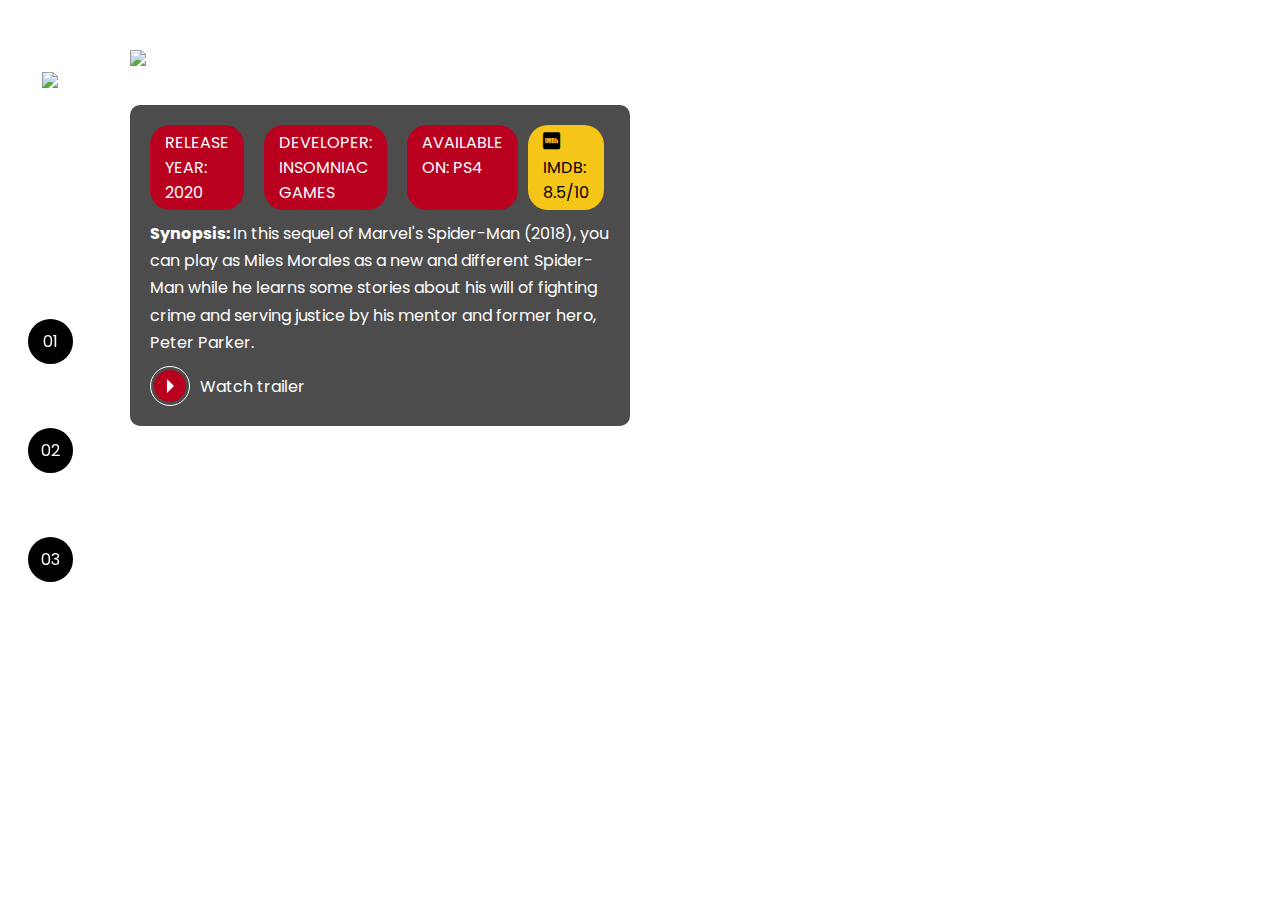
==== pages/gameverse/spider-man-game-2.html @ 370779e3 "Add files via upload" ====
<!DOCTYPE html>
<html lang="en">
<head>
    <meta charset="UTF-8">
    <meta name="viewport" content="width=device-width, initial-scale=1.0">

    <!-- Links -->
    <link rel="icon" href="../../assets/favicons/favicon.png">
    <link rel="stylesheet" href="../../assets/css/internal.css">
    <link rel="stylesheet" href="https://cdn.jsdelivr.net/npm/@fancyapps/ui@4.0/dist/fancybox.css"/>

    <!-- Main JS -->
    <script src="../../assets/js/script.js" defer></script>
    <script src="../../assets/js/card-hover-animation.js" defer></script>

    <title>Spider-Man | Multiverse</title>
</head>
<body>
    <div class="s-wrapper">
        <div class="s-left-column">      
            <nav class="navigator">
                <div class="navigator__icon">
                    <a href="../../index.html">
                        <img src="../../assets/images/icons/spiderman1-gameverse.png">
                    </a>
                </div>
                <ul>
                    <li><a href="../../pages/gameverse/spider-man-game-1.html">01</a></li>
                    <li><a href="../../pages/gameverse/spider-man-game-2.html">02</a></li>
                    <li><a href="../../pages/gameverse/spider-man-game-3.html">03</a></li>
                </ul>
            </nav>
        </div>

        <div class="s-main-content s-spider-man-game-2">
            <div class="s-main-content__top">
                <div class="s-logo">
                    <img src="../../assets/images/spiderman-gameverse/game-02/logo.png" 
                    alt="Marvel's Spider-Man: Miles Morales (2020)" title="Marvel's Spider-Man: Miles Morales (2020)">
                </div>
                <div class="s-description">
                    <div class="pills">
                        <ul>
                            <li>Release Year: 2020</li>
                            <li>Developer: Insomniac Games</li>
                            <li>Available On: PS4</li>
                            <a href="https://www.imdb.com/title/tt12496734/">
                                <li>
                                    <i class="fa fa-imdb" style="font-size:20px;color:black"></i>
                                    IMDb: 8.5/10
                                </li>
                            </a>
                        </ul>
                        <div class="s-description__text">
                            <p><strong>Synopsis: </strong>In this sequel of Marvel's Spider-Man (2018), you can play as Miles Morales as a new and different Spider-Man while he learns some stories about his will of fighting crime and serving justice by his mentor and former hero, Peter Parker.
                            </p>
                        </div>
                    </div>
                    <div class="s-links">
                        <ul>
                            <li>
                                <a href="https://www.youtube.com/watch?v=NTunTURbyUU&ab_channel=PlayStation" class="link-button" target="_blank">
                                    <span class="icon">
                                        <div class="play-icon">&nbsp;</div>
                                    </span>
                                    <span class="label">
                                        Watch trailer
                                    </span>
                                </a>
                            </li>
                        </ul>
                    </div>
                </div>
            </div>     
            <div class="s-main-content__bottom">   
                <div class="gallery">
                    <ul>
                        <li>
                            <a data-fancybox href="../../assets/images/spiderman-gameverse/game-02/gallery/image-01-full.jpg">
                                <img src="../../assets/images/spiderman-gameverse/game-02/gallery/image-01.png" alt="">
                            </a>
                        </li>
                        <li>
                            <a data-fancybox href="../../assets/images/spiderman-gameverse/game-02/gallery/image-02-full.jpg">
                                <img src="../../assets/images/spiderman-gameverse/game-02/gallery/image-02.png" alt="">
                            </a>
                        </li>
                        <li>
                            <a data-fancybox href="../../assets/images/spiderman-gameverse/game-02/gallery/image-03-full.jpg">
                                <img src="../../assets/images/spiderman-gameverse/game-02/gallery/image-03.png" alt="">
                            </a>
                        </li>
                    </ul>
                </div>   
            </div>    
        </div>
    </div>
    <script src="https://cdn.jsdelivr.net/npm/@fancyapps/ui@4.0/dist/fancybox.umd.js"></script>
    <script>
        //  JavaScript will go here
    </script>
</body>
</html>
---- assets/css/internal.css ----
@import url('reset.css');
@import url('global.css');
@import url('../../assets/css/components/navigator.css');
@import url('../../assets/css/components/pills.css');
@import url('../../assets/css/components/link-button.css');
@import url('../../assets/css/components/gallery.css');


.s-wrapper {
    display: flex;
    height: 100vh;
    flex-flow: row nowrap;
}

.s-wrapper .s-left-column {
    width: 100px;
    height: 100%;
    display: flex;
    justify-content: center;
    align-items: center;
    position: fixed;
    padding-right: 50px;
    left: 0;
    top: 0;
    z-index: 1;
}

.s-wrapper .s-main-content {
    height: 100%;
    width: 100%;
    padding-left: 130px;
}

.s-wrapper .s-main-content__top {
    height: 80vh;
    display: flex;
    flex-direction: column;
    justify-content: flex-start;
}

.s-wrapper .s-main-content__bottom {
    height: 20vh;
    display: flex;
    flex-direction: column;
    justify-content: flex-end;
}

.s-wrapper .s-main-content .s-logo img {
    margin-top: 50px;
    margin-left: 0;
    margin-bottom: 30px;
}

.s-wrapper .s-main-content__top .s-description {
    background-color: rgba(0, 0, 0, .7);
    max-width: 40%;
    padding: 20px;
    border-radius: 10px;
}

.s-wrapper .s-main-content__top .s-description .s-description__text p {
    color: white;
    line-height: 170%;
    margin-top: 10px;
}

.s-wrapper .s-main-content__top .s-description .pills {
    margin-bottom: 10px;
}

.s-spider-man-tobey-1 {
    background-image: url(../../assets/images/spiderman-tobey/movie-01/background.png);
    background-size: cover;
}

.s-spider-man-tobey-2 {
    background-image: url(../../assets/images/spiderman-tobey/movie-02/background.png);
    background-size: cover;
}

.s-spider-man-tobey-3 {
    background-image: url(../../assets/images/spiderman-tobey/movie-03/background.jpg);
    background-size: cover;
}

.s-spider-man-andrew-1 {
    background-image: url(../../assets/images/spiderman-andrew/movie-01/background.jpg);
    background-size: cover;
}

.s-spider-man-andrew-2 {
    background-image: url(../../assets/images/spiderman-andrew/movie-02/background.jpg);
    background-size: cover;
}

.s-spider-man-tom-1 {
    background-image: url(../../assets/images/spiderman-tom/movie-01/background.png);
    background-size: cover;
}

.s-spider-man-tom-2 {
    background-image: url(../../assets/images/spiderman-tom/movie-02/background.png);
    background-size: cover;
}
.s-spider-man-tom-3 {
    background-image: url(../../assets/images/spiderman-tom/movie-03/background.jpg);
    background-size: cover;
}

.s-spider-man-spiderverse-1 {
    background-image: url(../../assets/images/spiderman-spiderverse/movie-01/background.jpg);
    background-size: cover;
}

.s-spider-man-spiderverse-2 {
    background-image: url(../../assets/images/spiderman-spiderverse/movie-02/background.jpg);
    background-size: cover;
}

.s-spider-man-game-1 {
    background-image: url(../../assets/images/spiderman-gameverse/game-01/background.jpg);
    background-size: cover;
}

.s-spider-man-game-2 {
    background-image: url(../../assets/images/spiderman-gameverse/game-02/background.jpg);
    background-size: cover;
}

.s-spider-man-game-3 {
    background-image: url(../../assets/images/spiderman-gameverse/game-03/background.png);
    background-size: cover;
}
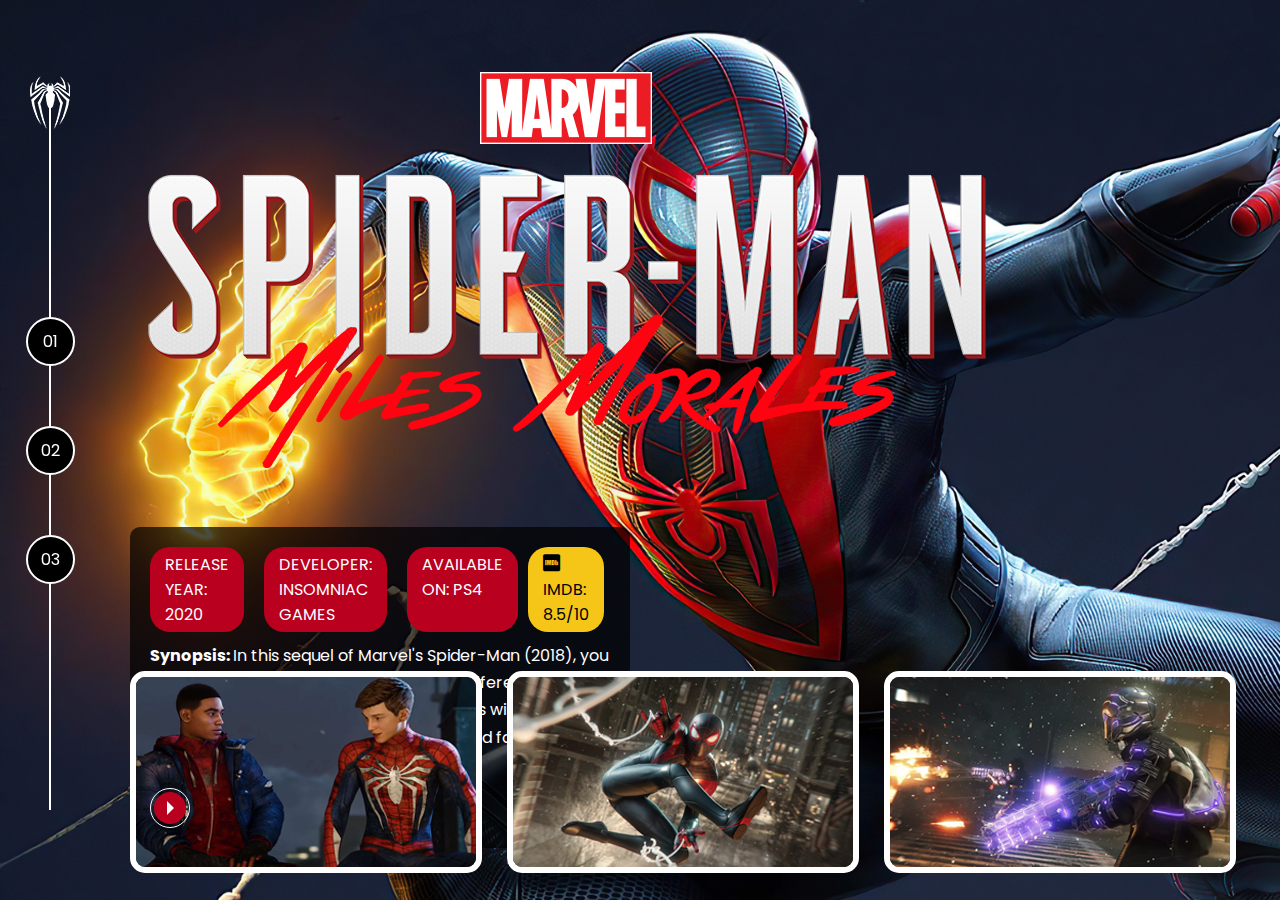
==== commit 2e961cae: "Update spider-man-game-2.html" ====
--- a/pages/gameverse/spider-man-game-2.html
+++ b/pages/gameverse/spider-man-game-2.html
@@ -35,7 +35,7 @@
         <div class="s-main-content s-spider-man-game-2">
             <div class="s-main-content__top">
                 <div class="s-logo">
-                    <img src="../../assets/images/spiderman-gameverse/game-02/logo.png" 
+                    <img style="wdith:50%"src="../../assets/images/spiderman-gameverse/game-02/logo.png" 
                     alt="Marvel's Spider-Man: Miles Morales (2020)" title="Marvel's Spider-Man: Miles Morales (2020)">
                 </div>
                 <div class="s-description">
@@ -52,7 +52,9 @@
                             </a>
                         </ul>
                         <div class="s-description__text">
-                            <p><strong>Synopsis: </strong>In this sequel of Marvel's Spider-Man (2018), you can play as Miles Morales as a new and different Spider-Man while he learns some stories about his will of fighting crime and serving justice by his mentor and former hero, Peter Parker.
+                            <p><strong>Synopsis: </strong>In this sequel of Marvel's Spider-Man (2018), you can play as Miles Morales as a new and different 
+                                Spider-Man while he learns some stories about his will of fighting crime and serving justice by his mentor and former hero, 
+                                Peter Parker.
                             </p>
                         </div>
                     </div>
@@ -100,4 +102,4 @@
         //  JavaScript will go here
     </script>
 </body>
-</html>+</html>
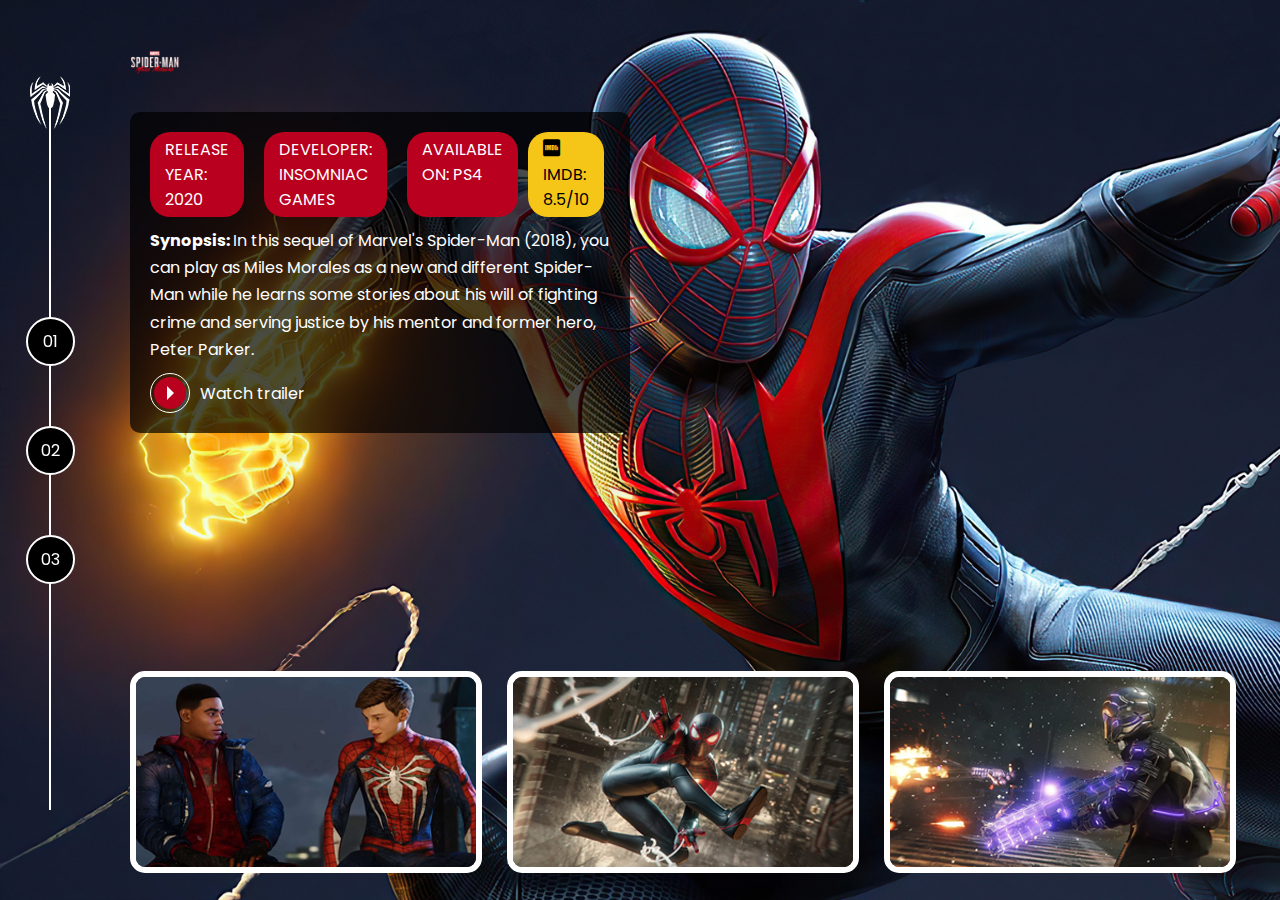
==== commit 07e1d4dd: "Update spider-man-game-2.html" ====
--- a/pages/gameverse/spider-man-game-2.html
+++ b/pages/gameverse/spider-man-game-2.html
@@ -35,7 +35,7 @@
         <div class="s-main-content s-spider-man-game-2">
             <div class="s-main-content__top">
                 <div class="s-logo">
-                    <img style="wdith:50%"src="../../assets/images/spiderman-gameverse/game-02/logo.png" 
+                    <img style="width: 50px;" src="../../assets/images/spiderman-gameverse/game-02/logo.png" 
                     alt="Marvel's Spider-Man: Miles Morales (2020)" title="Marvel's Spider-Man: Miles Morales (2020)">
                 </div>
                 <div class="s-description">
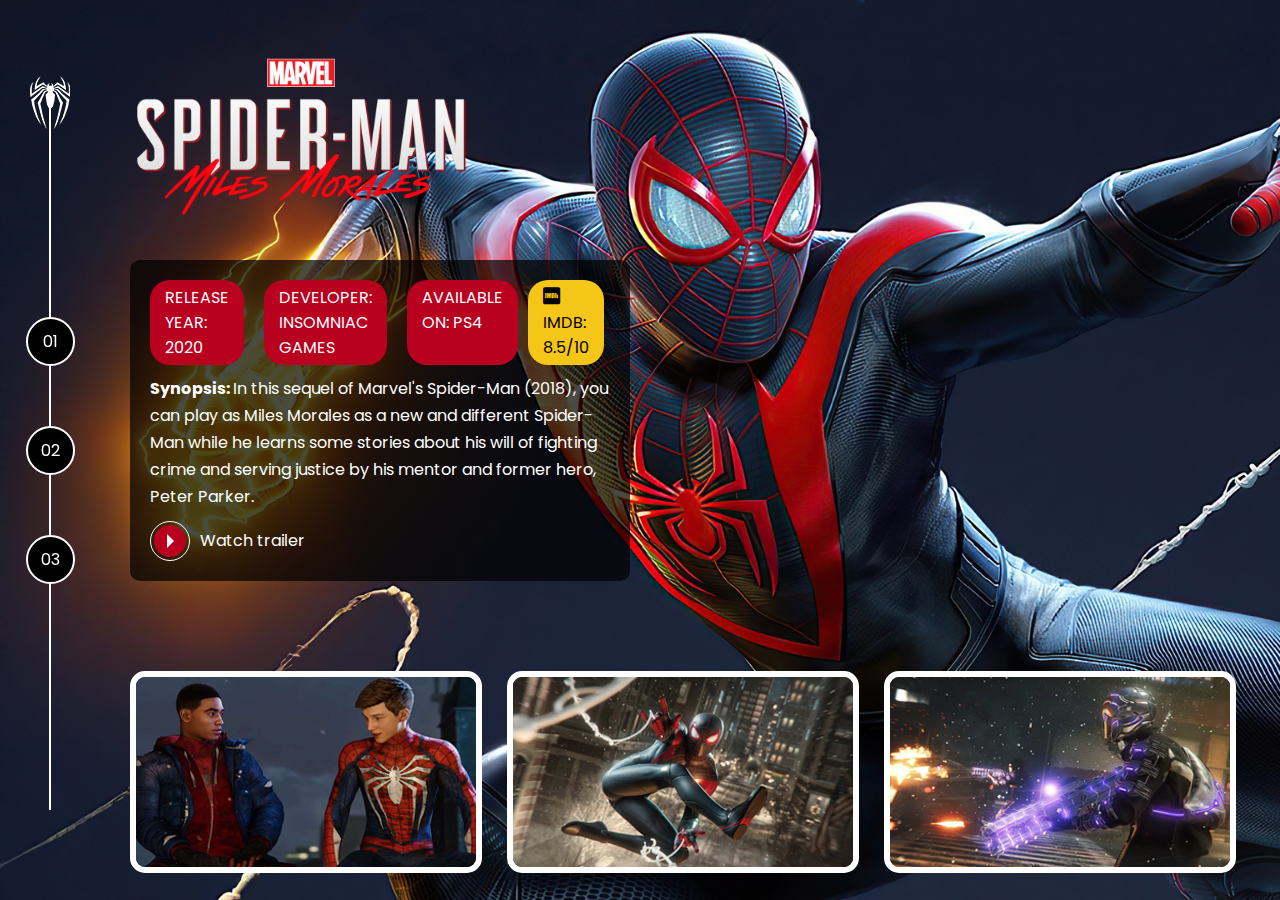
==== commit cb3dd41b: "Update spider-man-game-2.html" ====
--- a/pages/gameverse/spider-man-game-2.html
+++ b/pages/gameverse/spider-man-game-2.html
@@ -35,7 +35,7 @@
         <div class="s-main-content s-spider-man-game-2">
             <div class="s-main-content__top">
                 <div class="s-logo">
-                    <img style="width: 50px;" src="../../assets/images/spiderman-gameverse/game-02/logo.png" 
+                    <img style="width: 30%;" src="../../assets/images/spiderman-gameverse/game-02/logo.png" 
                     alt="Marvel's Spider-Man: Miles Morales (2020)" title="Marvel's Spider-Man: Miles Morales (2020)">
                 </div>
                 <div class="s-description">
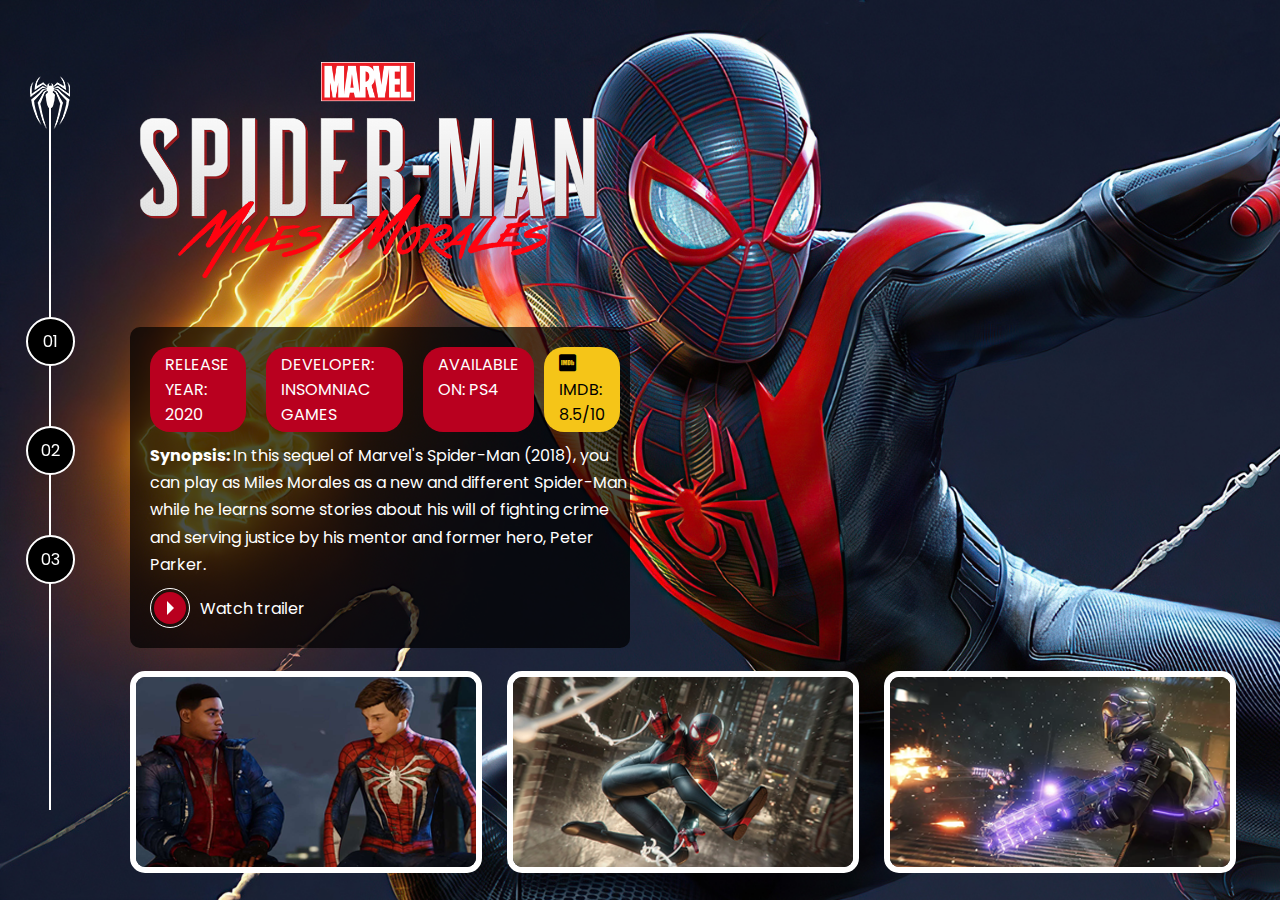
==== commit 0b6080a0: "Update spider-man-game-2.html" ====
--- a/pages/gameverse/spider-man-game-2.html
+++ b/pages/gameverse/spider-man-game-2.html
@@ -35,11 +35,11 @@
         <div class="s-main-content s-spider-man-game-2">
             <div class="s-main-content__top">
                 <div class="s-logo">
-                    <img style="width: 30%;" src="../../assets/images/spiderman-gameverse/game-02/logo.png" 
+                    <img style="width: 30rem;" src="../../assets/images/spiderman-gameverse/game-02/logo.png" 
                     alt="Marvel's Spider-Man: Miles Morales (2020)" title="Marvel's Spider-Man: Miles Morales (2020)">
                 </div>
                 <div class="s-description">
-                    <div class="pills">
+                    <div class="pills" style="width: 30rem;">
                         <ul>
                             <li>Release Year: 2020</li>
                             <li>Developer: Insomniac Games</li>
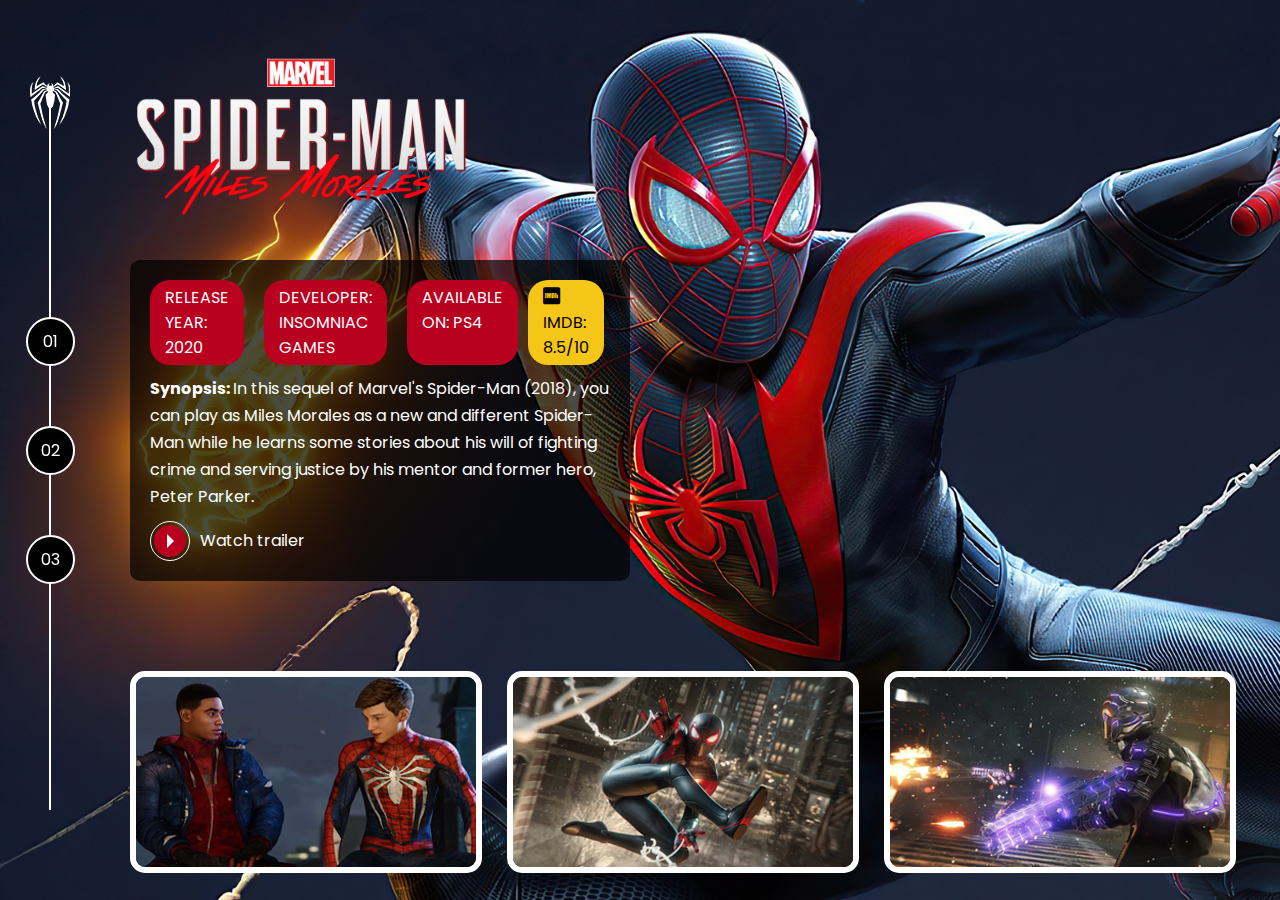
==== commit b42ebcc6: "Update spider-man-game-2.html" ====
--- a/pages/gameverse/spider-man-game-2.html
+++ b/pages/gameverse/spider-man-game-2.html
@@ -35,11 +35,11 @@
         <div class="s-main-content s-spider-man-game-2">
             <div class="s-main-content__top">
                 <div class="s-logo">
-                    <img style="width: 30rem;" src="../../assets/images/spiderman-gameverse/game-02/logo.png" 
+                    <img style="width: 30%;" src="../../assets/images/spiderman-gameverse/game-02/logo.png" 
                     alt="Marvel's Spider-Man: Miles Morales (2020)" title="Marvel's Spider-Man: Miles Morales (2020)">
                 </div>
                 <div class="s-description">
-                    <div class="pills" style="width: 30rem;">
+                    <div class="pills">
                         <ul>
                             <li>Release Year: 2020</li>
                             <li>Developer: Insomniac Games</li>
